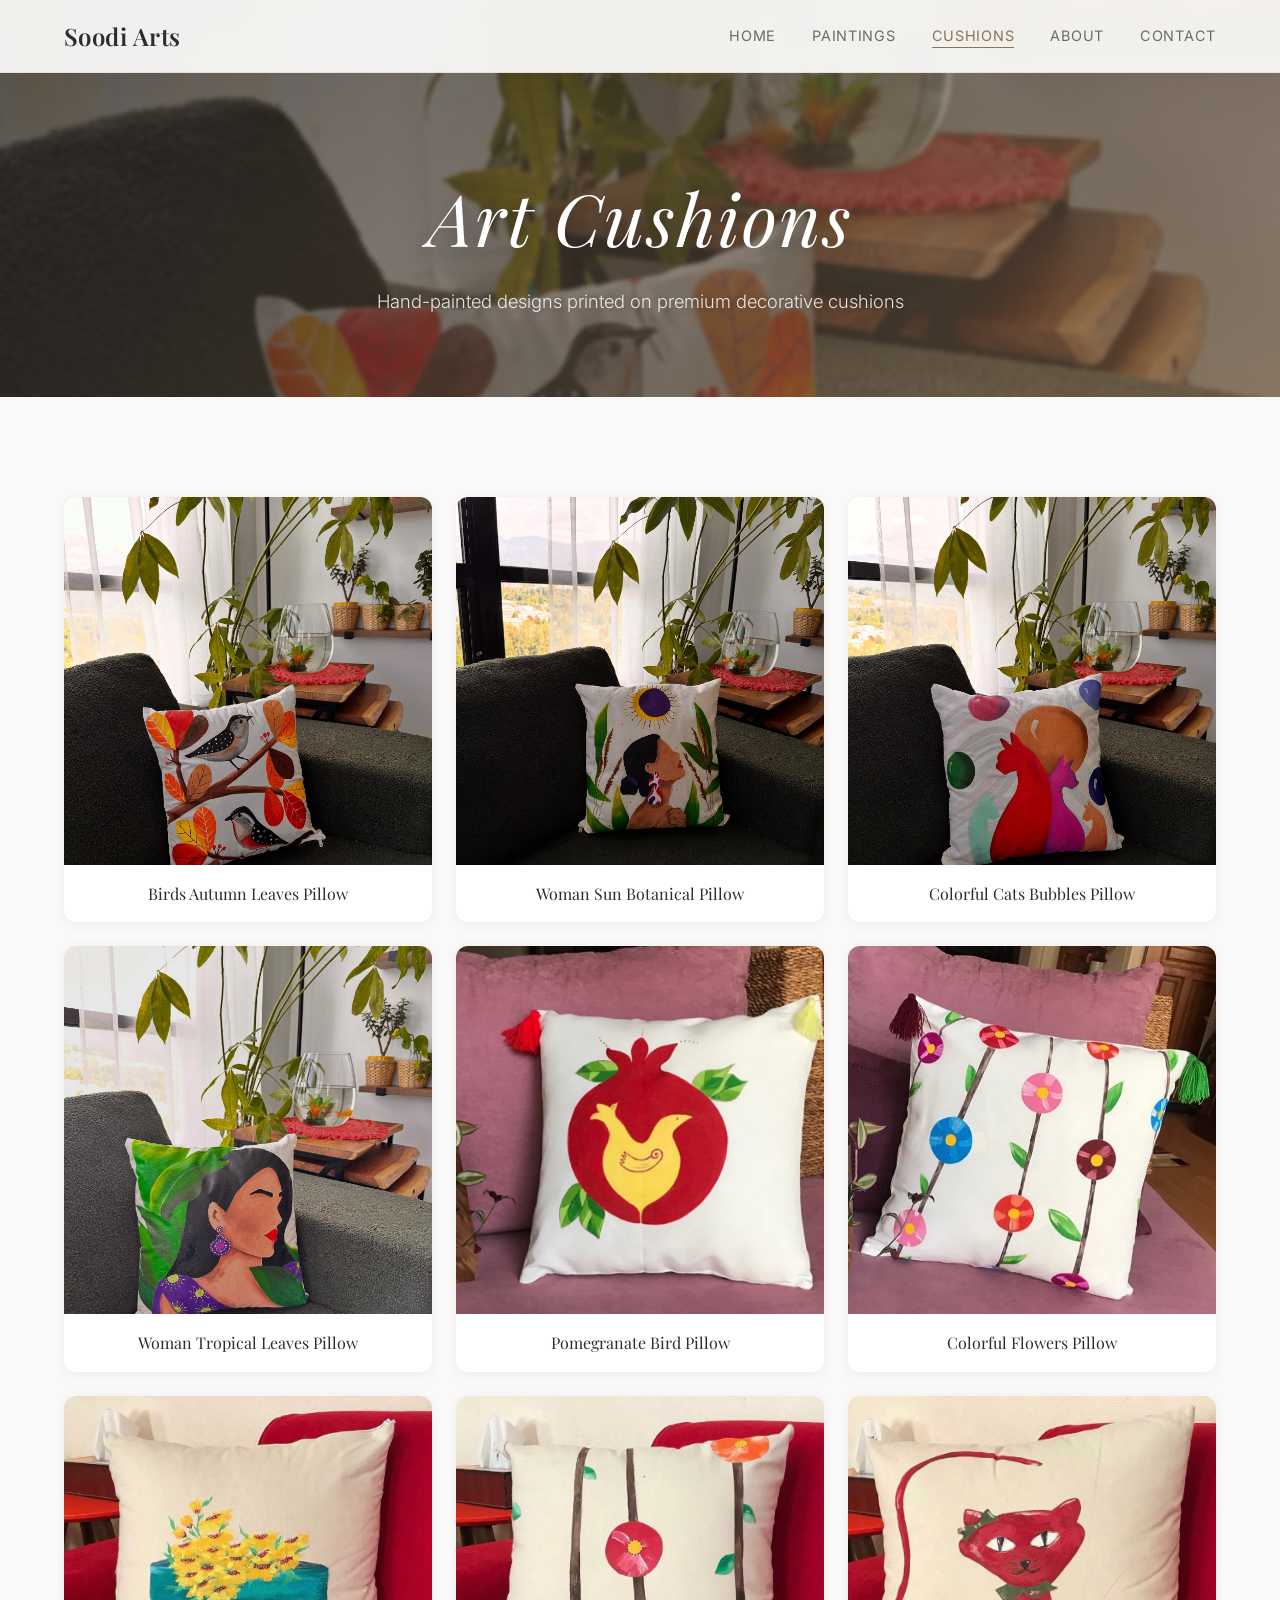
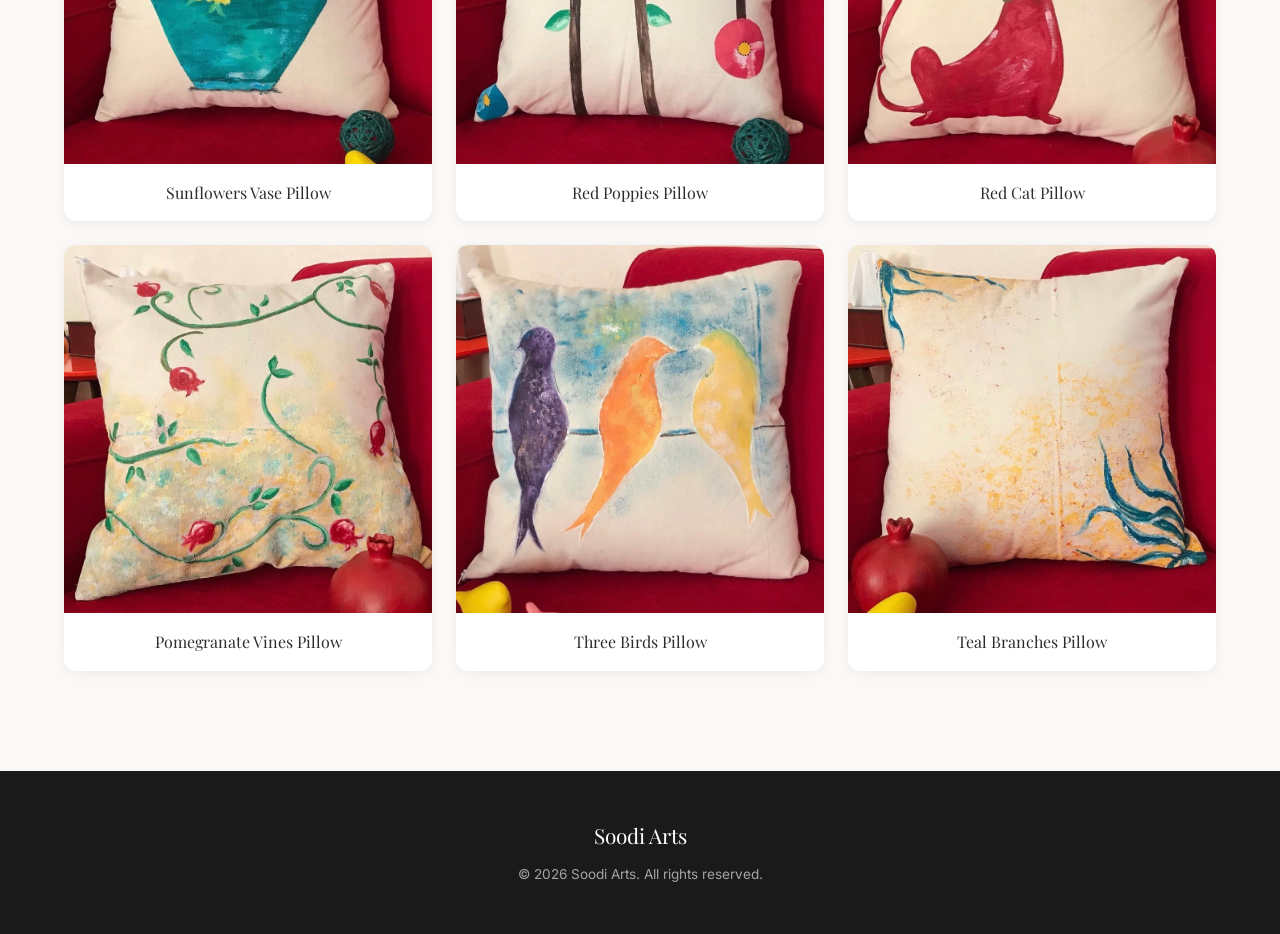
==== cushions.html @ a96a9570 "Add paintings & cushions galleries, update about page with artist bio - Add paintings gallery (115 i" ====
<!DOCTYPE html>
<html lang="en">
<head>
  <meta charset="UTF-8">
  <meta name="viewport" content="width=device-width, initial-scale=1.0">
  <title>Art Cushions - Soodi Arts</title>
  <meta name="description" content="Art-printed decorative cushions by Soodi Arts - bring original artwork into your home.">
  <link rel="preconnect" href="https://fonts.googleapis.com">
  <link rel="preconnect" href="https://fonts.gstatic.com" crossorigin>
  <link href="https://fonts.googleapis.com/css2?family=Playfair+Display:ital,wght@0,400;0,600;0,700;1,400&family=Inter:wght@300;400;500&display=swap" rel="stylesheet">
  <link rel="stylesheet" href="style.css">
  <link rel="stylesheet" href="gallery.css">
</head>
<body>
  <nav class="nav" id="nav">
    <div class="nav-container">
      <a href="index.html" class="nav-logo">Soodi Arts</a>
      <button class="nav-toggle" aria-label="Toggle menu">
        <span></span><span></span><span></span>
      </button>
      <ul class="nav-links">
        <li><a href="index.html">Home</a></li>
        <li><a href="paintings.html">Paintings</a></li>
        <li><a href="cushions.html" class="active">Cushions</a></li>
        <li><a href="index.html#about">About</a></li>
        <li><a href="index.html#contact">Contact</a></li>
      </ul>
    </div>
  </nav>

  <header class="gallery-hero cushions-hero">
    <h1>Art Cushions</h1>
    <p>Hand-painted designs printed on premium decorative cushions</p>
  </header>

  <section class="section">
    <div class="container">
      <div class="cushion-grid" id="gallery">
      </div>
    </div>
  </section>

  <div class="lightbox" id="lightbox">
    <button class="lightbox-close" aria-label="Close">&times;</button>
    <button class="lightbox-prev" aria-label="Previous">&lsaquo;</button>
    <button class="lightbox-next" aria-label="Next">&rsaquo;</button>
    <div class="lightbox-content">
      <img src="" alt="" id="lightbox-img">
      <div class="lightbox-caption" id="lightbox-caption"></div>
    </div>
  </div>

  <footer class="footer">
    <div class="container">
      <p class="footer-logo">Soodi Arts</p>
      <p>&copy; 2026 Soodi Arts. All rights reserved.</p>
    </div>
  </footer>

  <script src="gallery-data.js"></script>
  <script src="gallery.js"></script>
</body>
</html>
---- style.css ----
/* ==================
   Reset & Base
   ================== */
*,
*::before,
*::after {
  margin: 0;
  padding: 0;
  box-sizing: border-box;
}

:root {
  --color-bg: #faf9f7;
  --color-text: #2c2c2c;
  --color-text-light: #6b6b6b;
  --color-accent: #8b7355;
  --color-accent-light: #c4a97d;
  --color-white: #ffffff;
  --color-dark: #1a1a1a;
  --font-display: 'Playfair Display', Georgia, serif;
  --font-body: 'Inter', -apple-system, sans-serif;
  --transition: 0.3s ease;
}

html {
  scroll-behavior: smooth;
}

body {
  font-family: var(--font-body);
  color: var(--color-text);
  background-color: var(--color-bg);
  line-height: 1.6;
  -webkit-font-smoothing: antialiased;
}

img {
  max-width: 100%;
  height: auto;
  display: block;
}

a {
  text-decoration: none;
  color: inherit;
}

.container {
  max-width: 1200px;
  margin: 0 auto;
  padding: 0 24px;
}

/* ==================
   Navigation
   ================== */
.nav {
  position: fixed;
  top: 0;
  left: 0;
  right: 0;
  z-index: 100;
  background: rgba(250, 249, 247, 0.95);
  backdrop-filter: blur(10px);
  border-bottom: 1px solid rgba(0, 0, 0, 0.06);
  transition: var(--transition);
}

.nav.scrolled {
  box-shadow: 0 2px 20px rgba(0, 0, 0, 0.08);
}

.nav-container {
  max-width: 1200px;
  margin: 0 auto;
  padding: 0 24px;
  display: flex;
  align-items: center;
  justify-content: space-between;
  height: 72px;
}

.nav-logo {
  font-family: var(--font-display);
  font-size: 1.5rem;
  font-weight: 600;
  color: var(--color-text);
  letter-spacing: 0.02em;
}

.nav-links {
  display: flex;
  list-style: none;
  gap: 36px;
}

.nav-links a {
  font-size: 0.9rem;
  font-weight: 400;
  color: var(--color-text-light);
  letter-spacing: 0.05em;
  text-transform: uppercase;
  transition: color var(--transition);
  position: relative;
}

.nav-links a::after {
  content: '';
  position: absolute;
  bottom: -4px;
  left: 0;
  width: 0;
  height: 1px;
  background: var(--color-accent);
  transition: width var(--transition);
}

.nav-links a:hover {
  color: var(--color-accent);
}

.nav-links a:hover::after {
  width: 100%;
}

.nav-toggle {
  display: none;
  flex-direction: column;
  gap: 5px;
  background: none;
  border: none;
  cursor: pointer;
  padding: 4px;
}

.nav-toggle span {
  display: block;
  width: 24px;
  height: 2px;
  background: var(--color-text);
  transition: var(--transition);
}

/* ==================
   Hero
   ================== */
.hero {
  position: relative;
  height: 100vh;
  min-height: 600px;
  display: flex;
  align-items: center;
  justify-content: center;
  overflow: hidden;
}

.hero-image {
  position: absolute;
  inset: 0;
}

.hero-image img {
  width: 100%;
  height: 100%;
  object-fit: cover;
}

.hero-overlay {
  position: absolute;
  inset: 0;
  background: linear-gradient(
    to bottom,
    rgba(0, 0, 0, 0.3) 0%,
    rgba(0, 0, 0, 0.5) 100%
  );
}

.hero-content {
  position: relative;
  z-index: 1;
  text-align: center;
  color: var(--color-white);
  padding: 0 24px;
}

.hero-content h1 {
  font-family: var(--font-display);
  font-size: clamp(2.5rem, 6vw, 4.5rem);
  font-weight: 400;
  font-style: italic;
  line-height: 1.2;
  margin-bottom: 20px;
  letter-spacing: 0.02em;
}

.hero-subtitle {
  font-size: clamp(1rem, 2vw, 1.25rem);
  font-weight: 300;
  opacity: 0.9;
  margin-bottom: 40px;
  letter-spacing: 0.03em;
}

.btn {
  display: inline-block;
  padding: 14px 40px;
  background: transparent;
  color: var(--color-white);
  border: 1px solid rgba(255, 255, 255, 0.6);
  font-family: var(--font-body);
  font-size: 0.85rem;
  font-weight: 400;
  letter-spacing: 0.15em;
  text-transform: uppercase;
  cursor: pointer;
  transition: all var(--transition);
}

.btn:hover {
  background: var(--color-white);
  color: var(--color-dark);
  border-color: var(--color-white);
}

/* ==================
   Sections
   ================== */
.section {
  padding: 100px 0;
}

.section-title {
  font-family: var(--font-display);
  font-size: clamp(2rem, 4vw, 2.8rem);
  font-weight: 400;
  text-align: center;
  margin-bottom: 12px;
  color: var(--color-text);
}

.section-subtitle {
  text-align: center;
  color: var(--color-text-light);
  font-size: 1rem;
  font-weight: 300;
  margin-bottom: 60px;
  max-width: 500px;
  margin-left: auto;
  margin-right: auto;
}

/* ==================
   Portfolio Gallery
   ================== */
.gallery {
  display: grid;
  grid-template-columns: repeat(auto-fill, minmax(340px, 1fr));
  gap: 32px;
}

.artwork-card {
  cursor: pointer;
  transition: transform var(--transition);
}

.artwork-card:hover {
  transform: translateY(-4px);
}

.artwork-image {
  position: relative;
  overflow: hidden;
  background: #e8e6e3;
  border-radius: 6px;
}

.artwork-image img {
  width: 100%;
  height: auto;
  display: block;
  transition: transform 0.6s ease;
}

.artwork-card:hover .artwork-image img {
  transform: scale(1.05);
}

.artwork-info {
  padding: 20px 4px;
}

.artwork-info h3 {
  font-family: var(--font-display);
  font-size: 1.2rem;
  font-weight: 600;
  margin-bottom: 6px;
  color: var(--color-text);
}

.artwork-medium {
  font-size: 0.85rem;
  color: var(--color-text-light);
  margin-bottom: 2px;
}

.artwork-dimensions {
  font-size: 0.8rem;
  color: var(--color-accent);
  font-weight: 500;
}

/* ==================
   Gallery Banner
   ================== */
.gallery-banner {
  padding: 0;
  overflow: hidden;
}

.gallery-banner-images {
  display: grid;
  grid-template-columns: 1fr 1fr;
  gap: 0;
}

.gallery-banner-images img {
  width: 100%;
  height: 400px;
  object-fit: cover;
}

/* ==================
   About
   ================== */
.about {
  background: var(--color-white);
}

.about-content {
  max-width: 700px;
  margin: 0 auto;
  text-align: center;
}

.about-with-photo {
  display: grid;
  grid-template-columns: 280px 1fr;
  gap: 48px;
  text-align: left;
  max-width: 900px;
  align-items: start;
}

.about-photo img {
  width: 100%;
  border-radius: 12px;
  box-shadow: 0 8px 32px rgba(0, 0, 0, 0.1);
}

.about-heading {
  font-family: var(--font-display);
  font-size: 1.2rem;
  font-weight: 600;
  color: var(--color-text);
  margin-bottom: 8px;
  margin-top: 8px;
}

.about-content p {
  font-size: 1.05rem;
  line-height: 1.8;
  color: var(--color-text-light);
  margin-bottom: 24px;
}

.about-details {
  display: flex;
  justify-content: center;
  gap: 60px;
  margin-top: 48px;
  padding-top: 40px;
  border-top: 1px solid rgba(0, 0, 0, 0.08);
}

.about-detail {
  text-align: center;
}

.detail-label {
  display: block;
  font-size: 0.75rem;
  text-transform: uppercase;
  letter-spacing: 0.1em;
  color: var(--color-text-light);
  margin-bottom: 8px;
}

.detail-value {
  font-family: var(--font-display);
  font-size: 1.1rem;
  color: var(--color-text);
}

/* ==================
   Contact
   ================== */
.contact-content {
  display: grid;
  grid-template-columns: 1fr auto;
  gap: 80px;
  max-width: 800px;
  margin: 0 auto;
  align-items: start;
}

.contact-form {
  display: flex;
  flex-direction: column;
  gap: 24px;
}

.form-group label {
  display: block;
  font-size: 0.8rem;
  text-transform: uppercase;
  letter-spacing: 0.1em;
  color: var(--color-text-light);
  margin-bottom: 8px;
}

.form-group input,
.form-group textarea {
  width: 100%;
  padding: 12px 16px;
  border: 1px solid rgba(0, 0, 0, 0.12);
  background: var(--color-white);
  font-family: var(--font-body);
  font-size: 0.95rem;
  color: var(--color-text);
  transition: border-color var(--transition);
  outline: none;
}

.form-group input:focus,
.form-group textarea:focus {
  border-color: var(--color-accent);
}

.contact-form .btn {
  color: var(--color-text);
  border-color: var(--color-text);
  align-self: flex-start;
}

.contact-form .btn:hover {
  background: var(--color-text);
  color: var(--color-white);
}

.contact-social {
  padding-top: 8px;
}

.social-link {
  display: flex;
  align-items: center;
  gap: 12px;
  color: var(--color-text-light);
  transition: color var(--transition);
  font-size: 0.95rem;
}

.social-link:hover {
  color: var(--color-accent);
}

/* ==================
   Lightbox
   ================== */
.lightbox {
  position: fixed;
  inset: 0;
  z-index: 1000;
  background: rgba(0, 0, 0, 0.95);
  display: none;
  flex-direction: column;
  align-items: center;
  justify-content: center;
  opacity: 0;
  transition: opacity 0.3s ease;
}

.lightbox.active {
  display: flex;
  opacity: 1;
}

.lightbox-close {
  position: absolute;
  top: 20px;
  right: 24px;
  background: none;
  border: none;
  color: white;
  font-size: 2.5rem;
  cursor: pointer;
  line-height: 1;
  opacity: 0.7;
  transition: opacity var(--transition);
  z-index: 10;
}

.lightbox-close:hover {
  opacity: 1;
}

.lightbox-prev,
.lightbox-next {
  position: absolute;
  top: 50%;
  transform: translateY(-50%);
  background: none;
  border: none;
  color: white;
  font-size: 3rem;
  cursor: pointer;
  opacity: 0.7;
  transition: opacity var(--transition);
  padding: 20px;
  z-index: 10;
}

.lightbox-prev { left: 10px; }
.lightbox-next { right: 10px; }

.lightbox-prev:hover,
.lightbox-next:hover {
  opacity: 1;
}

.lightbox-content {
  max-width: 80vw;
  max-height: 70vh;
  display: flex;
  flex-direction: column;
  align-items: center;
}

.lightbox-content img {
  max-width: 100%;
  max-height: 65vh;
  object-fit: contain;
}

.lightbox-caption {
  color: white;
  text-align: center;
  padding: 16px 0 8px;
  font-family: var(--font-display);
  font-size: 1.1rem;
  opacity: 0.9;
}

.lightbox-thumbnails {
  display: flex;
  gap: 8px;
  margin-top: 16px;
}

.lightbox-thumbnails img {
  width: 60px;
  height: 60px;
  object-fit: cover;
  cursor: pointer;
  opacity: 0.5;
  transition: opacity var(--transition);
  border: 2px solid transparent;
}

.lightbox-thumbnails img.active,
.lightbox-thumbnails img:hover {
  opacity: 1;
  border-color: var(--color-accent-light);
}

/* ==================
   Footer
   ================== */
.footer {
  background: var(--color-dark);
  color: rgba(255, 255, 255, 0.6);
  padding: 48px 0;
  text-align: center;
  font-size: 0.85rem;
}

.footer-logo {
  font-family: var(--font-display);
  font-size: 1.3rem;
  color: var(--color-white);
  margin-bottom: 12px;
}

/* ==================
   Animations
   ================== */
.fade-in {
  opacity: 0;
  transform: translateY(30px);
  transition: opacity 0.8s ease, transform 0.8s ease;
}

.fade-in.visible {
  opacity: 1;
  transform: translateY(0);
}

/* ==================
   Responsive
   ================== */
@media (max-width: 768px) {
  .nav-toggle {
    display: flex;
  }

  .nav-links {
    position: fixed;
    top: 72px;
    left: 0;
    right: 0;
    background: rgba(250, 249, 247, 0.98);
    backdrop-filter: blur(10px);
    flex-direction: column;
    align-items: center;
    gap: 0;
    padding: 20px 0;
    transform: translateY(-100%);
    opacity: 0;
    transition: all 0.4s ease;
    pointer-events: none;
    border-bottom: 1px solid rgba(0, 0, 0, 0.06);
  }

  .nav-links.open {
    transform: translateY(0);
    opacity: 1;
    pointer-events: auto;
  }

  .nav-links li {
    padding: 12px 0;
  }

  .gallery {
    grid-template-columns: 1fr;
    gap: 24px;
  }

  .gallery-banner-images {
    grid-template-columns: 1fr;
  }

  .gallery-banner-images img {
    height: 280px;
  }

  .about-with-photo {
    grid-template-columns: 1fr;
    text-align: center;
    gap: 32px;
  }

  .about-photo {
    max-width: 220px;
    margin: 0 auto;
  }

  .about-details {
    flex-direction: column;
    gap: 24px;
  }

  .contact-content {
    grid-template-columns: 1fr;
    gap: 40px;
  }

  .section {
    padding: 60px 0;
  }

  .lightbox-prev,
  .lightbox-next {
    font-size: 2rem;
    padding: 10px;
  }

  .lightbox-content {
    max-width: 95vw;
  }
}

@media (max-width: 480px) {
  .gallery {
    grid-template-columns: 1fr;
  }

  .hero-content h1 {
    font-size: 2rem;
  }
}
---- gallery.css ----
/* ==================
   Gallery Hero
   ================== */
.gallery-hero {
  position: relative;
  padding: 160px 24px 80px;
  text-align: center;
  color: var(--color-white);
  overflow: hidden;
}

.gallery-hero::before {
  content: '';
  position: absolute;
  inset: 0;
  background-size: cover;
  background-position: center;
  filter: blur(2px);
  transform: scale(1.05);
}

.gallery-hero.paintings-hero::before {
  background-image: url('images/paintings/2023-09-25_woman-bare-back-flowers.jpg');
}

.gallery-hero.cushions-hero::before {
  background-image: url('images/cushions/2025-09-27_birds-autumn-leaves-pillow.jpg');
}

.gallery-hero::after {
  content: '';
  position: absolute;
  inset: 0;
  background: linear-gradient(
    135deg,
    rgba(26, 26, 26, 0.75) 0%,
    rgba(139, 115, 85, 0.55) 100%
  );
}

.gallery-hero h1,
.gallery-hero p {
  position: relative;
  z-index: 1;
}

.gallery-hero h1 {
  font-family: var(--font-display);
  font-size: clamp(2.8rem, 6vw, 4.5rem);
  font-weight: 400;
  font-style: italic;
  margin-bottom: 12px;
  letter-spacing: 0.03em;
  text-shadow: 0 2px 20px rgba(0, 0, 0, 0.3);
}

.gallery-hero p {
  font-size: 1.15rem;
  font-weight: 300;
  opacity: 0.85;
  text-shadow: 0 1px 8px rgba(0, 0, 0, 0.3);
}

/* ==================
   Filter Bar
   ================== */
.gallery-filter {
  display: flex;
  flex-wrap: wrap;
  justify-content: center;
  gap: 8px;
  margin-bottom: 48px;
}

.filter-btn {
  padding: 10px 24px;
  border: 1px solid rgba(0, 0, 0, 0.15);
  border-radius: 100px;
  background: transparent;
  font-family: var(--font-body);
  font-size: 0.85rem;
  letter-spacing: 0.04em;
  text-transform: uppercase;
  color: var(--color-text-light);
  cursor: pointer;
  transition: all var(--transition);
}

.filter-btn:hover {
  border-color: var(--color-accent);
  color: var(--color-accent);
}

.filter-btn.active {
  background: var(--color-dark);
  border-color: var(--color-dark);
  color: var(--color-white);
}

/* ==================
   Masonry Grid (Paintings)
   ================== */
.masonry-grid {
  columns: 4;
  column-gap: 16px;
}

.masonry-item {
  break-inside: avoid;
  margin-bottom: 16px;
  border-radius: 8px;
  overflow: hidden;
  cursor: pointer;
  position: relative;
  background: #eee;
  transition: transform 0.3s ease, box-shadow 0.3s ease;
}

.masonry-item:hover {
  transform: translateY(-4px);
  box-shadow: 0 12px 32px rgba(0, 0, 0, 0.15);
}

.masonry-item img {
  width: 100%;
  display: block;
  transition: transform 0.5s ease;
}

.masonry-item:hover img {
  transform: scale(1.03);
}

.masonry-item .item-overlay {
  position: absolute;
  bottom: 0;
  left: 0;
  right: 0;
  padding: 40px 16px 16px;
  background: linear-gradient(to top, rgba(0,0,0,0.7) 0%, transparent 100%);
  color: white;
  opacity: 0;
  transition: opacity 0.3s ease;
}

.masonry-item:hover .item-overlay {
  opacity: 1;
}

.item-overlay h3 {
  font-family: var(--font-display);
  font-size: 0.95rem;
  font-weight: 400;
  margin-bottom: 2px;
}

.item-overlay span {
  font-size: 0.75rem;
  opacity: 0.7;
}

/* Hidden state for filtering */
.masonry-item.hidden {
  display: none;
}

/* ==================
   Cushion Grid
   ================== */
.cushion-grid {
  display: grid;
  grid-template-columns: repeat(auto-fill, minmax(280px, 1fr));
  gap: 24px;
}

.cushion-card {
  border-radius: 12px;
  overflow: hidden;
  background: var(--color-white);
  box-shadow: 0 2px 12px rgba(0, 0, 0, 0.06);
  cursor: pointer;
  transition: transform 0.3s ease, box-shadow 0.3s ease;
}

.cushion-card:hover {
  transform: translateY(-6px);
  box-shadow: 0 16px 40px rgba(0, 0, 0, 0.12);
}

.cushion-card img {
  width: 100%;
  aspect-ratio: 1;
  object-fit: cover;
  transition: transform 0.5s ease;
}

.cushion-card:hover img {
  transform: scale(1.05);
}

.cushion-card .cushion-info {
  padding: 16px 20px;
  text-align: center;
}

.cushion-card .cushion-info h3 {
  font-family: var(--font-display);
  font-size: 1rem;
  font-weight: 400;
  color: var(--color-text);
}

/* ==================
   Gallery Lightbox (shared)
   ================== */
.lightbox {
  display: none;
  position: fixed;
  inset: 0;
  z-index: 1000;
  background: rgba(250, 249, 247, 0.96);
  backdrop-filter: blur(20px);
  align-items: center;
  justify-content: center;
}

.lightbox.active {
  display: flex;
}

.lightbox-close {
  position: absolute;
  top: 20px;
  right: 24px;
  font-size: 2.5rem;
  color: var(--color-text);
  background: none;
  border: none;
  cursor: pointer;
  z-index: 10;
  line-height: 1;
  opacity: 0.5;
  transition: opacity 0.2s;
}

.lightbox-close:hover {
  opacity: 1;
}

.lightbox-prev,
.lightbox-next {
  position: absolute;
  top: 50%;
  transform: translateY(-50%);
  font-size: 3rem;
  color: var(--color-text);
  background: none;
  border: none;
  cursor: pointer;
  z-index: 10;
  opacity: 0.4;
  transition: opacity 0.2s;
  padding: 20px;
}

.lightbox-prev:hover,
.lightbox-next:hover {
  opacity: 1;
}

.lightbox-prev { left: 8px; }
.lightbox-next { right: 8px; }

.lightbox-content {
  max-width: 90vw;
  max-height: 90vh;
  display: flex;
  flex-direction: column;
  align-items: center;
}

.lightbox-content img {
  max-width: 90vw;
  max-height: 80vh;
  object-fit: contain;
  border-radius: 6px;
  box-shadow: 0 8px 40px rgba(0, 0, 0, 0.15);
}

.lightbox-caption {
  color: var(--color-text);
  font-family: var(--font-display);
  font-size: 1.1rem;
  margin-top: 16px;
  text-align: center;
  opacity: 0.7;
}

/* ==================
   Active nav link
   ================== */
.nav-links a.active {
  color: var(--color-accent);
}

.nav-links a.active::after {
  width: 100%;
}

/* ==================
   Responsive
   ================== */
@media (max-width: 1024px) {
  .masonry-grid {
    columns: 3;
  }
}

@media (max-width: 768px) {
  .masonry-grid {
    columns: 2;
    column-gap: 12px;
  }
  .masonry-item {
    margin-bottom: 12px;
  }
  .gallery-hero {
    padding: 120px 24px 40px;
  }
  .cushion-grid {
    grid-template-columns: repeat(auto-fill, minmax(200px, 1fr));
    gap: 16px;
  }
  .gallery-filter {
    gap: 6px;
    margin-bottom: 32px;
  }
  .filter-btn {
    padding: 8px 16px;
    font-size: 0.75rem;
  }

  /* Mobile nav */
  .nav-links {
    position: fixed;
    top: 72px;
    left: 0;
    right: 0;
    background: rgba(250, 249, 247, 0.98);
    flex-direction: column;
    align-items: center;
    padding: 24px 0;
    gap: 20px;
    transform: translateY(-100%);
    opacity: 0;
    transition: all 0.3s ease;
    pointer-events: none;
  }
  .nav-links.active {
    transform: translateY(0);
    opacity: 1;
    pointer-events: all;
  }
  .nav-toggle {
    display: flex;
  }
}

@media (max-width: 480px) {
  .masonry-grid {
    columns: 2;
    column-gap: 8px;
  }
  .masonry-item {
    margin-bottom: 8px;
  }
}
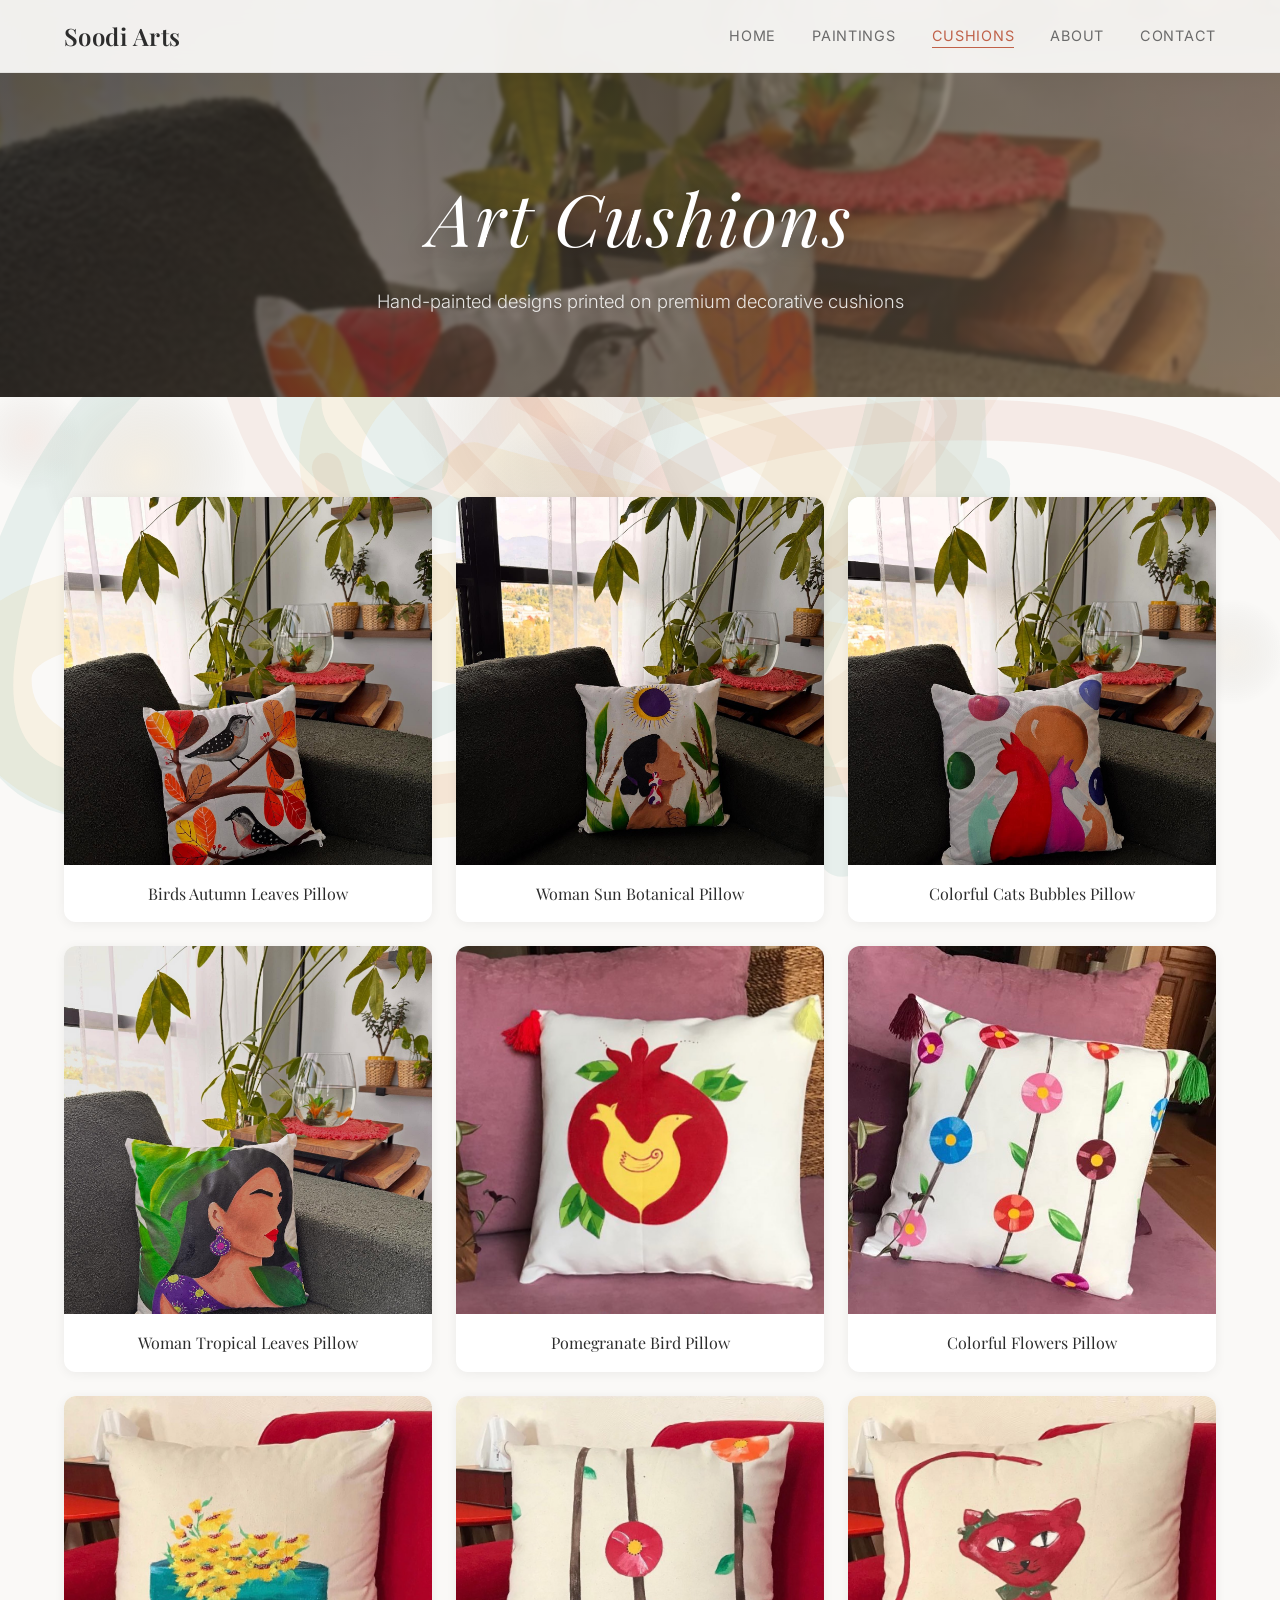
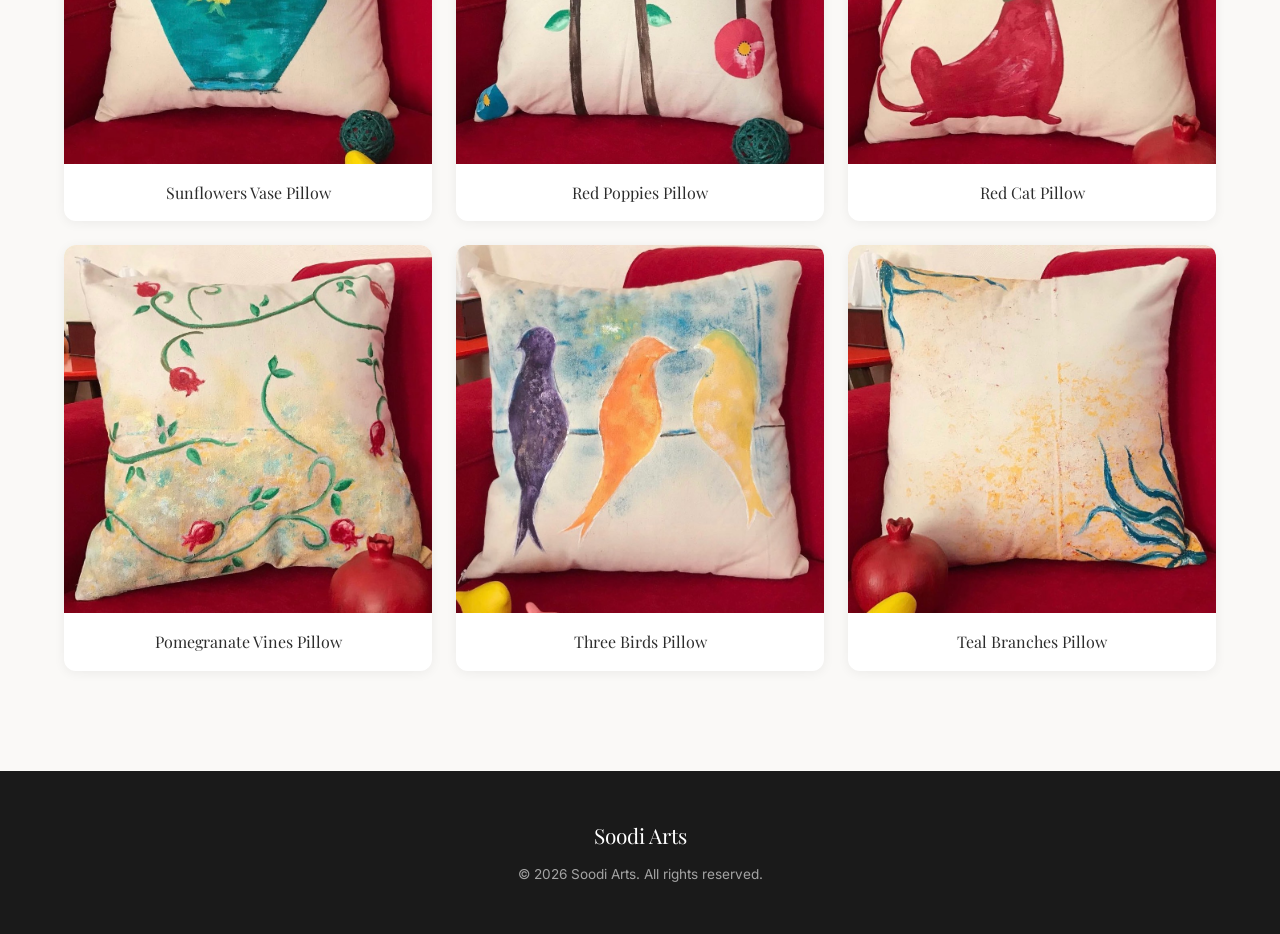
==== commit a2672143: "Redesign: portfolio showcase, flowing backgrounds, lightbox blobs, mobile nav fix - Replace old port" ====
--- a/cushions.html
+++ b/cushions.html
@@ -12,6 +12,7 @@
   <link rel="stylesheet" href="gallery.css">
 </head>
 <body>
+  <canvas id="galleryCanvas"></canvas>
   <nav class="nav" id="nav">
     <div class="nav-container">
       <a href="index.html" class="nav-logo">Soodi Arts</a>
@@ -41,6 +42,7 @@
   </section>
 
   <div class="lightbox" id="lightbox">
+    <div class="lightbox-blobs" id="lightboxBlobs"></div>
     <button class="lightbox-close" aria-label="Close">&times;</button>
     <button class="lightbox-prev" aria-label="Previous">&lsaquo;</button>
     <button class="lightbox-next" aria-label="Next">&rsaquo;</button>
--- a/style.css
+++ b/style.css
@@ -11,10 +11,14 @@
 
 :root {
   --color-bg: #faf9f7;
+  --color-warm-bg: #f5f0ea;
   --color-text: #2c2c2c;
   --color-text-light: #6b6b6b;
-  --color-accent: #8b7355;
-  --color-accent-light: #c4a97d;
+  --color-accent: #c0624a;
+  --color-accent-light: #d4856e;
+  --color-accent-gold: #c4a97d;
+  --color-teal: #4a8c82;
+  --color-plum: #8b5c7a;
   --color-white: #ffffff;
   --color-dark: #1a1a1a;
   --font-display: 'Playfair Display', Georgia, serif;
@@ -227,6 +231,8 @@
    ================== */
 .section {
   padding: 100px 0;
+  position: relative;
+  z-index: 1;
 }
 
 .section-title {
@@ -250,83 +256,226 @@
 }
 
 /* ==================
-   Portfolio Gallery
-   ================== */
-.gallery {
-  display: grid;
-  grid-template-columns: repeat(auto-fill, minmax(340px, 1fr));
-  gap: 32px;
-}
-
-.artwork-card {
-  cursor: pointer;
-  transition: transform var(--transition);
-}
-
-.artwork-card:hover {
-  transform: translateY(-4px);
-}
-
-.artwork-image {
+   Paint Canvas (background particles)
+   ================== */
+#paintCanvas {
+  position: absolute;
+  top: 0;
+  left: 0;
+  width: 100%;
+  height: 100%;
+  pointer-events: none;
+  z-index: 0;
+}
+
+body {
   position: relative;
-  overflow: hidden;
-  background: #e8e6e3;
-  border-radius: 6px;
-}
-
-.artwork-image img {
-  width: 100%;
-  height: auto;
+}
+
+/* ==================
+   Nav Dropdown
+   ================== */
+.nav-dropdown {
+  position: relative;
+}
+
+.nav-sub {
+  display: none;
+  position: absolute;
+  top: 100%;
+  left: 50%;
+  transform: translateX(-50%);
+  background: var(--color-white);
+  border-radius: 8px;
+  box-shadow: 0 8px 24px rgba(0,0,0,0.1);
+  padding: 8px 0;
+  min-width: 160px;
+  list-style: none;
+  z-index: 200;
+}
+
+.nav-dropdown:hover .nav-sub {
   display: block;
-  transition: transform 0.6s ease;
-}
-
-.artwork-card:hover .artwork-image img {
-  transform: scale(1.05);
-}
-
-.artwork-info {
-  padding: 20px 4px;
-}
-
-.artwork-info h3 {
-  font-family: var(--font-display);
-  font-size: 1.2rem;
-  font-weight: 600;
-  margin-bottom: 6px;
+}
+
+.nav-sub li a {
+  display: block;
+  padding: 10px 20px;
+  font-size: 0.85rem;
+  text-transform: none;
+  letter-spacing: 0.02em;
   color: var(--color-text);
-}
-
-.artwork-medium {
+  transition: background 0.2s;
+}
+
+.nav-sub li a:hover {
+  background: var(--color-warm-bg);
+  color: var(--color-accent);
+}
+
+/* ==================
+   Hero Enhancements
+   ================== */
+.hero-eyebrow {
   font-size: 0.85rem;
-  color: var(--color-text-light);
-  margin-bottom: 2px;
-}
-
-.artwork-dimensions {
-  font-size: 0.8rem;
-  color: var(--color-accent);
-  font-weight: 500;
-}
-
-/* ==================
-   Gallery Banner
-   ================== */
-.gallery-banner {
-  padding: 0;
-  overflow: hidden;
-}
-
-.gallery-banner-images {
+  text-transform: uppercase;
+  letter-spacing: 0.25em;
+  opacity: 0.8;
+  margin-bottom: 12px;
+}
+
+.btn-hero {
+  background: var(--color-accent);
+  color: var(--color-white);
+  border-color: var(--color-accent);
+  padding: 16px 40px;
+  font-size: 0.95rem;
+}
+
+.btn-hero:hover {
+  background: var(--color-accent-light);
+  border-color: var(--color-accent-light);
+}
+
+/* ==================
+   Portfolio Showcase
+   ================== */
+.portfolio-showcase {
   display: grid;
   grid-template-columns: 1fr 1fr;
-  gap: 0;
-}
-
-.gallery-banner-images img {
+  gap: 32px;
+  margin-top: 16px;
+}
+
+.showcase-card {
+  position: relative;
+  border-radius: 16px;
+  overflow: hidden;
+  height: 480px;
+  display: block;
+  cursor: pointer;
+  transition: transform 0.4s ease, box-shadow 0.4s ease;
+}
+
+.showcase-card:hover {
+  transform: translateY(-8px);
+  box-shadow: 0 20px 60px rgba(0,0,0,0.15);
+}
+
+.showcase-images {
+  position: absolute;
+  inset: 0;
+}
+
+.showcase-img {
+  position: absolute;
   width: 100%;
-  height: 400px;
+  height: 100%;
   object-fit: cover;
+  transition: opacity 1.5s ease;
+}
+
+.showcase-img-2,
+.showcase-img-3 {
+  opacity: 0;
+}
+
+.showcase-card:hover .showcase-img-1 { opacity: 0; }
+.showcase-card:hover .showcase-img-2 { opacity: 1; }
+
+.showcase-overlay {
+  position: absolute;
+  inset: 0;
+  background: linear-gradient(
+    to top,
+    rgba(26, 26, 26, 0.85) 0%,
+    rgba(26, 26, 26, 0.2) 50%,
+    transparent 100%
+  );
+  transition: background 0.4s ease;
+}
+
+.showcase-card:hover .showcase-overlay {
+  background: linear-gradient(
+    to top,
+    rgba(26, 26, 26, 0.9) 0%,
+    rgba(26, 26, 26, 0.3) 60%,
+    transparent 100%
+  );
+}
+
+.showcase-content {
+  position: absolute;
+  bottom: 0;
+  left: 0;
+  right: 0;
+  padding: 40px;
+  color: var(--color-white);
+  z-index: 1;
+}
+
+.showcase-count {
+  display: inline-block;
+  font-size: 0.7rem;
+  text-transform: uppercase;
+  letter-spacing: 0.15em;
+  background: var(--color-accent);
+  padding: 4px 12px;
+  border-radius: 100px;
+  margin-bottom: 16px;
+}
+
+.showcase-content h3 {
+  font-family: var(--font-display);
+  font-size: 2rem;
+  font-weight: 400;
+  font-style: italic;
+  margin-bottom: 8px;
+}
+
+.showcase-content p {
+  font-size: 0.95rem;
+  opacity: 0.8;
+  margin-bottom: 20px;
+  font-weight: 300;
+}
+
+.showcase-cta {
+  font-size: 0.85rem;
+  text-transform: uppercase;
+  letter-spacing: 0.1em;
+  opacity: 0;
+  transform: translateY(10px);
+  transition: all 0.3s ease;
+  color: var(--color-accent-gold);
+}
+
+.showcase-card:hover .showcase-cta {
+  opacity: 1;
+  transform: translateY(0);
+}
+
+/* ==================
+   Paint Divider
+   ================== */
+.paint-divider {
+  margin-top: -2px;
+  line-height: 0;
+  position: relative;
+  z-index: 1;
+}
+
+.paint-divider svg {
+  width: 100%;
+  height: 60px;
+  display: block;
+}
+
+/* ==================
+   About warm background
+   ================== */
+.about {
+  background: var(--color-warm-bg);
 }
 
 /* ==================
@@ -404,74 +553,49 @@
 /* ==================
    Contact
    ================== */
-.contact-content {
-  display: grid;
-  grid-template-columns: 1fr auto;
-  gap: 80px;
-  max-width: 800px;
+.contact-links {
+  display: flex;
+  justify-content: center;
+  gap: 32px;
+  max-width: 600px;
   margin: 0 auto;
-  align-items: start;
-}
-
-.contact-form {
+}
+
+.contact-card {
+  flex: 1;
   display: flex;
   flex-direction: column;
-  gap: 24px;
-}
-
-.form-group label {
-  display: block;
-  font-size: 0.8rem;
+  align-items: center;
+  gap: 12px;
+  padding: 40px 24px;
+  border: 1px solid rgba(0, 0, 0, 0.08);
+  border-radius: 12px;
+  background: var(--color-white);
+  transition: all var(--transition);
+  text-align: center;
+}
+
+.contact-card:hover {
+  border-color: var(--color-accent-light);
+  box-shadow: 0 8px 32px rgba(139, 115, 85, 0.1);
+  transform: translateY(-4px);
+}
+
+.contact-card svg {
+  color: var(--color-accent);
+}
+
+.contact-card-label {
+  font-size: 0.75rem;
   text-transform: uppercase;
   letter-spacing: 0.1em;
   color: var(--color-text-light);
-  margin-bottom: 8px;
-}
-
-.form-group input,
-.form-group textarea {
-  width: 100%;
-  padding: 12px 16px;
-  border: 1px solid rgba(0, 0, 0, 0.12);
-  background: var(--color-white);
-  font-family: var(--font-body);
-  font-size: 0.95rem;
+}
+
+.contact-card-value {
+  font-family: var(--font-display);
+  font-size: 1.05rem;
   color: var(--color-text);
-  transition: border-color var(--transition);
-  outline: none;
-}
-
-.form-group input:focus,
-.form-group textarea:focus {
-  border-color: var(--color-accent);
-}
-
-.contact-form .btn {
-  color: var(--color-text);
-  border-color: var(--color-text);
-  align-self: flex-start;
-}
-
-.contact-form .btn:hover {
-  background: var(--color-text);
-  color: var(--color-white);
-}
-
-.contact-social {
-  padding-top: 8px;
-}
-
-.social-link {
-  display: flex;
-  align-items: center;
-  gap: 12px;
-  color: var(--color-text-light);
-  transition: color var(--transition);
-  font-size: 0.95rem;
-}
-
-.social-link:hover {
-  color: var(--color-accent);
 }
 
 /* ==================
@@ -592,6 +716,8 @@
   padding: 48px 0;
   text-align: center;
   font-size: 0.85rem;
+  position: relative;
+  z-index: 1;
 }
 
 .footer-logo {
@@ -651,17 +777,48 @@
     padding: 12px 0;
   }
 
-  .gallery {
+  .portfolio-showcase {
     grid-template-columns: 1fr;
-    gap: 24px;
-  }
-
-  .gallery-banner-images {
-    grid-template-columns: 1fr;
-  }
-
-  .gallery-banner-images img {
-    height: 280px;
+  }
+
+  .showcase-card {
+    height: 360px;
+  }
+
+  .nav-dropdown:hover .nav-sub,
+  .nav-sub {
+    display: block;
+    position: static;
+    transform: none;
+    box-shadow: none;
+    background: transparent;
+    padding: 0;
+    min-width: 0;
+  }
+
+  .nav-sub li {
+    padding: 0;
+  }
+
+  .nav-sub li a {
+    font-size: 0.8rem;
+    padding: 6px 0;
+    text-transform: uppercase;
+    letter-spacing: 0.05em;
+    color: var(--color-text-light);
+    display: inline-block;
+  }
+
+  .nav-sub li a:hover {
+    background: transparent;
+  }
+
+  .nav-dropdown > a {
+    margin-bottom: 0;
+  }
+
+  .nav-links li {
+    padding: 8px 0;
   }
 
   .about-with-photo {
@@ -680,9 +837,9 @@
     gap: 24px;
   }
 
-  .contact-content {
-    grid-template-columns: 1fr;
-    gap: 40px;
+  .contact-links {
+    flex-direction: column;
+    gap: 16px;
   }
 
   .section {
@@ -701,11 +858,19 @@
 }
 
 @media (max-width: 480px) {
-  .gallery {
-    grid-template-columns: 1fr;
-  }
-
   .hero-content h1 {
     font-size: 2rem;
   }
-}
+
+  .showcase-card {
+    height: 300px;
+  }
+
+  .showcase-content {
+    padding: 24px;
+  }
+
+  .showcase-content h3 {
+    font-size: 1.5rem;
+  }
+}
--- a/gallery.css
+++ b/gallery.css
@@ -1,3 +1,27 @@
+/* ==================
+   Gallery Canvas Background
+   ================== */
+#galleryCanvas {
+  position: fixed;
+  top: 0;
+  left: 0;
+  width: 100%;
+  height: 100%;
+  pointer-events: none;
+  z-index: 0;
+}
+
+.section,
+.gallery-hero,
+footer {
+  position: relative;
+  z-index: 1;
+}
+
+body {
+  position: relative;
+}
+
 /* ==================
    Gallery Hero
    ================== */
@@ -218,7 +242,7 @@
   position: fixed;
   inset: 0;
   z-index: 1000;
-  background: rgba(250, 249, 247, 0.96);
+  background: rgba(250, 249, 247, 0.92);
   backdrop-filter: blur(20px);
   align-items: center;
   justify-content: center;
@@ -226,6 +250,34 @@
 
 .lightbox.active {
   display: flex;
+}
+
+/* Lightbox paint blobs - behind the image */
+#lightboxBlobs {
+  position: absolute;
+  inset: 0;
+  z-index: 0;
+  overflow: hidden;
+}
+
+.lightbox-blob {
+  position: absolute;
+  border-radius: 50%;
+  filter: blur(35px);
+  pointer-events: none;
+  opacity: 0;
+  transition: opacity 0.8s ease;
+}
+
+.lightbox.active .lightbox-blob {
+  opacity: 1;
+}
+
+.lightbox .lightbox-content,
+.lightbox .lightbox-close,
+.lightbox .lightbox-prev,
+.lightbox .lightbox-next {
+  z-index: 2;
 }
 
 .lightbox-close {
